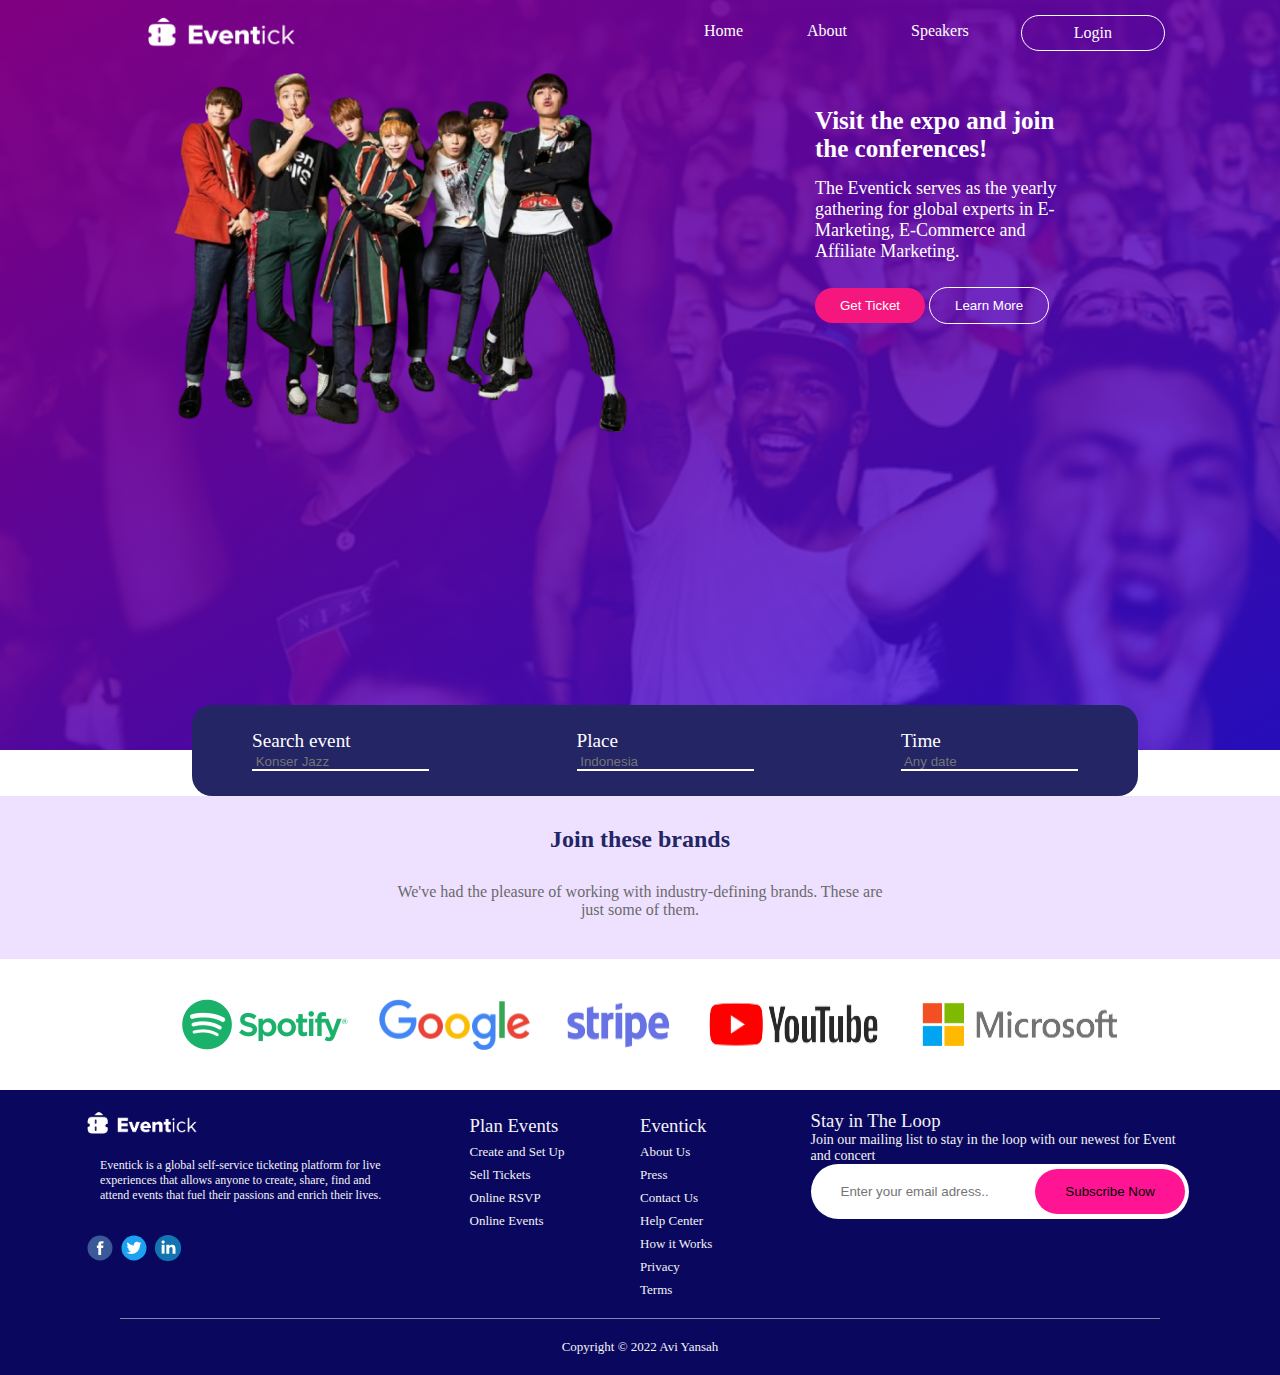
==== About.html @ b9a53c01 "L'ajoute de page Speakers" ====
<!DOCTYPE html>
<html lang="en">

<head>
    <meta charset="UTF-8">
    <meta name="viewport" content="width=device-width, initial-scale=1.0">

    <link rel="stylesheet" href="home.css">

    <title>Document</title>
</head>

<body>
    <header>
        <nav class="container">
            <div class="logo">
                <img src="imgs/logo.png" alt="Logo de Eventify">
            </div>
            <div class="link">
                <ul>
                    <li><a href="indix.html">Home</a></li>
                    <li><a href="about.html">About</a></li>
                    <li><a href="speakers.html">Speakers</a></li>
                    <li  class="login"><a href="#">Login</a></li>
                </ul>
            </div>
        </nav>
        <section class="sec-in-header">
            <div class="img-bts">
                <img src="imgs/image.png" alt="image de bts">
            </div>
            <div class="cote-img">
                <h1>
                    Visit the expo and join the conferences!
                </h1>
                <P> The Eventick serves as the yearly gathering for global experts in E-Marketing, E-Commerce and Affiliate Marketing.</P>
                <div class="sec-bottom">
                    <a href="#"><button id="col-1">Get Ticket</button></a>
                    <a href="#"><button id="col-2">Learn More</button></a>
                </div>
            </div>
        </section>
    </header>
    <!-- Search Box------------------------------------------------------------------------- -->
    <section class="box">
        <div >
            <label for="Search-event"> Search event </label>
            <input type="text" name="Search-event" placeholder=" Konser Jazz ">
        </div>
        <div>
            <label class="search" for="Search-place"> Place </label>
            <input  type="text" name="Search-place" placeholder=" Indonesia ">
        </div>
        <div>
            <label class="search" for="Search-time"> Time </label>
            <input type="text" name="Search-time" placeholder=" Any date ">
        </div>
    </section>
    <!-- End Search Box------------------------------------------------------------------------- -->

<!--  join-brands section ------------------------------------------------------------------------- -->

<section class="brand">
    <div class="join-brands">
        <h2>Join these brands</h2>
        <p>We've had the pleasure of working with industry-defining brands. These are just some of them.</p>
    </div>
</section>

<!-- End  join-brands section ------------------------------------------------------------------------- -->
<!-- brands Logos section ------------------------------------------------------------------------- -->
<section>
    <div class="logos-brand">
        <img src="./imgs/spotify.png" alt="spoti img">
        <img src="./imgs/google.png" alt="google img">
        <img src="./imgs/stripe.png" alt="stripe img">
        <img src="./imgs/youtube.png" alt="youtube img">
        <img src="./imgs/microsoft.png" alt="microsoft">
    </div>
</section>
<!--  End brands Logos section ------------------------------------------------------------------------- -->

    <!-- footer section------------------------------------------------------------------------- -->
    <footer class="main-footer">
        <section class="footer-container">
            <div class="footer-about">
                <img src="imgs/logo.png" alt="logo de Eventify" id="footer-logo">
                <p>
                    Eventick is a global self-service ticketing platform for live experiences
                    that allows anyone to create, share, find and attend events that fuel their
                    passions and enrich their lives.
                </p>
                <div class="social-media">
                    <img src="icons/facebook.svg" alt="Facebook page">
                    <img src="icons/twitter.svg" alt="Facebook page">
                    <img src="icons/linkedin.svg" alt="Facebook page">
                </div>
            </div>
            <div class="footer-events">
                <h3>Plan Events</h3>
                <p><a href="#">Create and Set Up</a></p>
                <p><a href="#">Sell Tickets</a></p>
                <p><a href="#">Online RSVP</a></p>
                <p><a href="#">Online Events</a></p>
            </div>
            <div class="footer-links">
                <h3>Eventick</h3>
                <p><a href="#">About Us</a></p>
                <p><a href="#">Press</a></p>
                <p><a href="#">Contact Us</a></p>
                <p><a href="#">Help Center</a></p>
                <p><a href="#">How it Works</a></p>
                <p><a href="#">Privacy</a></p>
                <p><a href="#">Terms</a></p>
            </div>
            <div class="footer-news-letter">
                <h3>Stay in The Loop</h3>
                <p>
                    Join our mailing list to stay in the
                    loop with our newest for Event and concert
                </p>
                <div class="newsletter">
                    <input type="text" id="news-input" placeholder="Enter your email adress..">
                    <button type="button">Subscribe Now</button>
                </div>
            </div>
        </section>
        <div class="copy-right">
            Copyright &copy; 2022 Avi Yansah
        </div>
    </footer>
    <!-- End of Footer section ------------------------------------------------------------------------- -->

</body>

</html>
---- home.css ----
*{
    padding: 0;
    margin: 0;
}

/* body{
    background-color:rgb(255, 255, 255);
    width: 100%;
    color: rgb(9, 9, 9);
} */
html{
overflow-x: hidden;
}

.link ul{
    list-style-type: none;
    margin:0;
    padding:0;
    display:flex;

}
.login{
    border: 1px solid white;
    border-radius: 35px;
    padding: 8px 0 8px 40px;
    margin-top: -7px;
}
.link li a {
    text-decoration:none;
    color: white;
    margin-right: 40px;
        padding: 8px  12px ;

}

.link li:not(.login) a:hover{
    background-color: #e91e8e;
    color: white;
    border-radius: 35px;
  }
.container,
.sec-in-header{
    display: flex;
    margin: 0 130px;
}
.link{
    display: flex;
    align-items: center;
    width: 80%;
    justify-content: right;
    
}
.logo{
    width: 20%;
}
img{
    width: 150px;
}
header{
    background-image: linear-gradient(to bottom right , purple, rgba(41, 4, 248, 0.7)) , url("imgs/wallpaper.jpg"); 
    background-size: cover;
    background-repeat: no-repeat;
    background-position: center;
    width: 100%;
    margin: 0;
    padding: 15px;
    height: 80vh;
}
 .sec-in-header{
    display: flex;
} 
.img-bts,
.cote-img{
    width:50%;
}
.img-bts img {
    width: 100%;

  }
  .cote-img {
    color: white;
    width: 25%;

  }
  .cote-img{
    padding: 50px 0 0 160px ;
  }
  .cote-img P {
margin-top:15px;
font-size: large;
  }
  .cote-img h1{
    font-size: 25px;
  }
  

.sec-bottom{
    margin-top: 25px;
}
.sec-bottom button{
    padding: 10px 25px;
    border-radius: 30px;
}

#col-1{
    border: none;
    background-color:#f5167e;
    color: white;
}

#col-2{
    border: 1px solid white;
    background-color: transparent;
    color: white;
}


.box{
    display: flex;
}
label{
    display:block;
    font-size: larger;
}
.box div{
    padding: 0 35px;
}
option{
    font-size: large;
    color : white;
}
.box div input,
.box div select,
.box div input:focus,
.box div select:focus{
    border-top: none;
    border-left: none;
    border-right: none;
    border-bottom: 2px solid white;
    background-color: transparent;
    outline: none ;
}

.box{
    display: flex;
    background-color: #242565;
    color: white;
    width: 70%;
    margin:-45px 15% 0 ;
    padding: 25px;
    border-radius: 20px;
    justify-content: space-between;
}
select{
    padding: 0 75px;
}
/* footer{
background-color: #0A075F;
}

.first-div{
    background-color: rgb(235, 111, 10);
    margin:60px;
    width: 33%;

} */
 /* Footer Section --------------------------------------------------------------------------*/

.main-footer{
    background-color: #0A075F;
    margin-top: 20px;
    color:#F3F3F3;

}

.footer-container{
    display: flex;
    margin: 0 75px;
    padding: 10px;
    color:#F3F3F3;

}


.footer-about,
.footer-news-letter{
    width:35%;
    margin: 10px 10px 10px 0; 
}

.footer-events,
.footer-links{
    width:15%;
    margin: 15px 10px 10px 0;
    display: block;

    
}


.footer-events a,
.footer-links a
{
padding-top: 15px;
color:#F3F3F3;

}
#footer-logo{
    width: 30%;
}

.footer-about p{
    font-size: 12px;
    font-weight: 200;
    width: 80%;
    padding: 15px;
    padding-top: 15px;

}

.social-media img{
    width: 30px;
    padding-top: 15px;

}

.footer-container a{
    text-decoration: none;
    font-size: small;
}

.footer-events p,
.footer-links p{
    margin-top: -5px;
    padding-top: 10px;

}

.footer-container h3{
    font-weight: 500;
}

.footer-news-letter p{
    font-weight: 300;
    font-size: 14px;
    color:#F3F3F3;

}

.newsletter{
    position: relative;
}

.newsletter input{
    background-color: white;
    border: none;
    border-radius: 30px;
    padding: 20px 30px;
    width: 85%;
    position: absolute;
    color: black;
}

.newsletter input:focus{
    border: none;
    outline: none;
}

.newsletter button{
    position: absolute;
    right: 0;
    top: 5px;
    padding: 15px 30px;
    align-content: center;
    border: none;
    border-radius: 30px;
    margin-left: 10px;
    background-color: deeppink;
    cursor: pointer;
}

.newsletter button:hover{
    background-color: #141572;
    transition: all 400ms;
    border: none;
}

.copy-right{
    font-size: 13px;
    font-weight: 300;
    padding: 20px 0;
    text-align: center;
    border-top: 1px solid rgba(255, 255, 255, 0.5);
    margin: 0 120px
}

.events-container{
    display: grid;
    grid-template-columns: repeat(6 , 1fr);
    grid-template-rows: repeat(4 , auto);
    margin: 45px 150px ;
    padding-left: 30px;
    padding-right: 0px;
    gap:  25px 10px; 
}

.events-title{
    grid-column: 1 / 4 ;
}

.events-title h1{
    color: blue;
    font-size: 25px;
    font-weight: 600;
}

.events-container select{
    height: 100%;
    width: 100%;
    align-self: center;
    justify-self: center;
    border: none;
    border-radius: 30px;
    background-color:#F2F4FF;
    padding: 5px 10px;
}

.events-card{
    grid-column: span 2;
    filter: drop-shadow(0px 18.9529px 47.3822px rgba(119, 115, 170, 0.1));
}

.events-card img{
    width: 100%;
}

.event-description{
    display: flex;
}

.time{
    padding: 0 20px;
}

.time h3:first-child{
    color: blue;
    font-size: 12px;
}

.time h3:last-child{
    font-size: 22px;
    margin-top: 10px;
}

.desc h2{
    font-size: 16px;
}

.desc p{
    font-size: 12px;
    margin-top: 10px;
}

.event-btn{
    grid-column: span 6;
    text-align: center;
}

.event-btn button{
    padding: 10px 35px;
    border-radius: 30px;
    border: 2px solid blue;
    color: blue;
    font-weight: 600;
    background-color: transparent;
}

/* <!--  join-brands section ------------------------------------------------------------------------- --> */

.join-brands{
    background-color: #EEE1FF;
    text-align: center;
}
.join-brands h2 {
    color: #242565;
    font-weight:700;
    padding: 30px;

}
.join-brands p {
    
    padding: 0 390px 40px ;
    font-weight: 500;
    color: #6A6A6A;
}
/* <!--   End join-brands section ------------------------------------------------------------------------- --> */

.logos-brand{
    display: flex;
    margin: 25px 13%;
}
.logos-brand img {
    display: block;
    justify-content: space-between;
    padding: 15px 15px;
    width: 100%;
}
/* <!--  End brands L ogos section ------------------------------------------------------------------------- --> */
/* <!-- Blog section ------------------------------------------------------------------------- --> */

.blog{
    display: grid;
    grid-template-columns: repeat(3,1fr);
    gap: 30px 20px;
    margin: 25px 15%;


}
.blog-title{
    grid-column: span 3;
    text-align: center;
}

.blog-title h1{
    font-weight: 900;
    font-size:xx-large;
    color: #242565;
}
.blog-title p{
    color:#6A6A6A;
    font-weight: 500;
    font-size: x-large;
    margin-top: 15px ;
    margin-bottom: 15px;
}
.blog-img img {
    width: 100%; 
    filter: drop-shadow(0px 18.9529px 47.3822px rgba(119, 115, 170, 0.1));
}
.blog-img h2{
color: #242565;
font-size: large;
padding-top: 20px;

} 
.blog-img p {
    color: #A5A5A5;
    padding-top: 20px;
}

/* <!-- End Blog section ------------------------------------------------------------------------- --> */
.Speakers-title{
    grid-column: 1 / 7 ;
    text-align: center;
    padding: 0 50px;
    color: #0A075F;

}
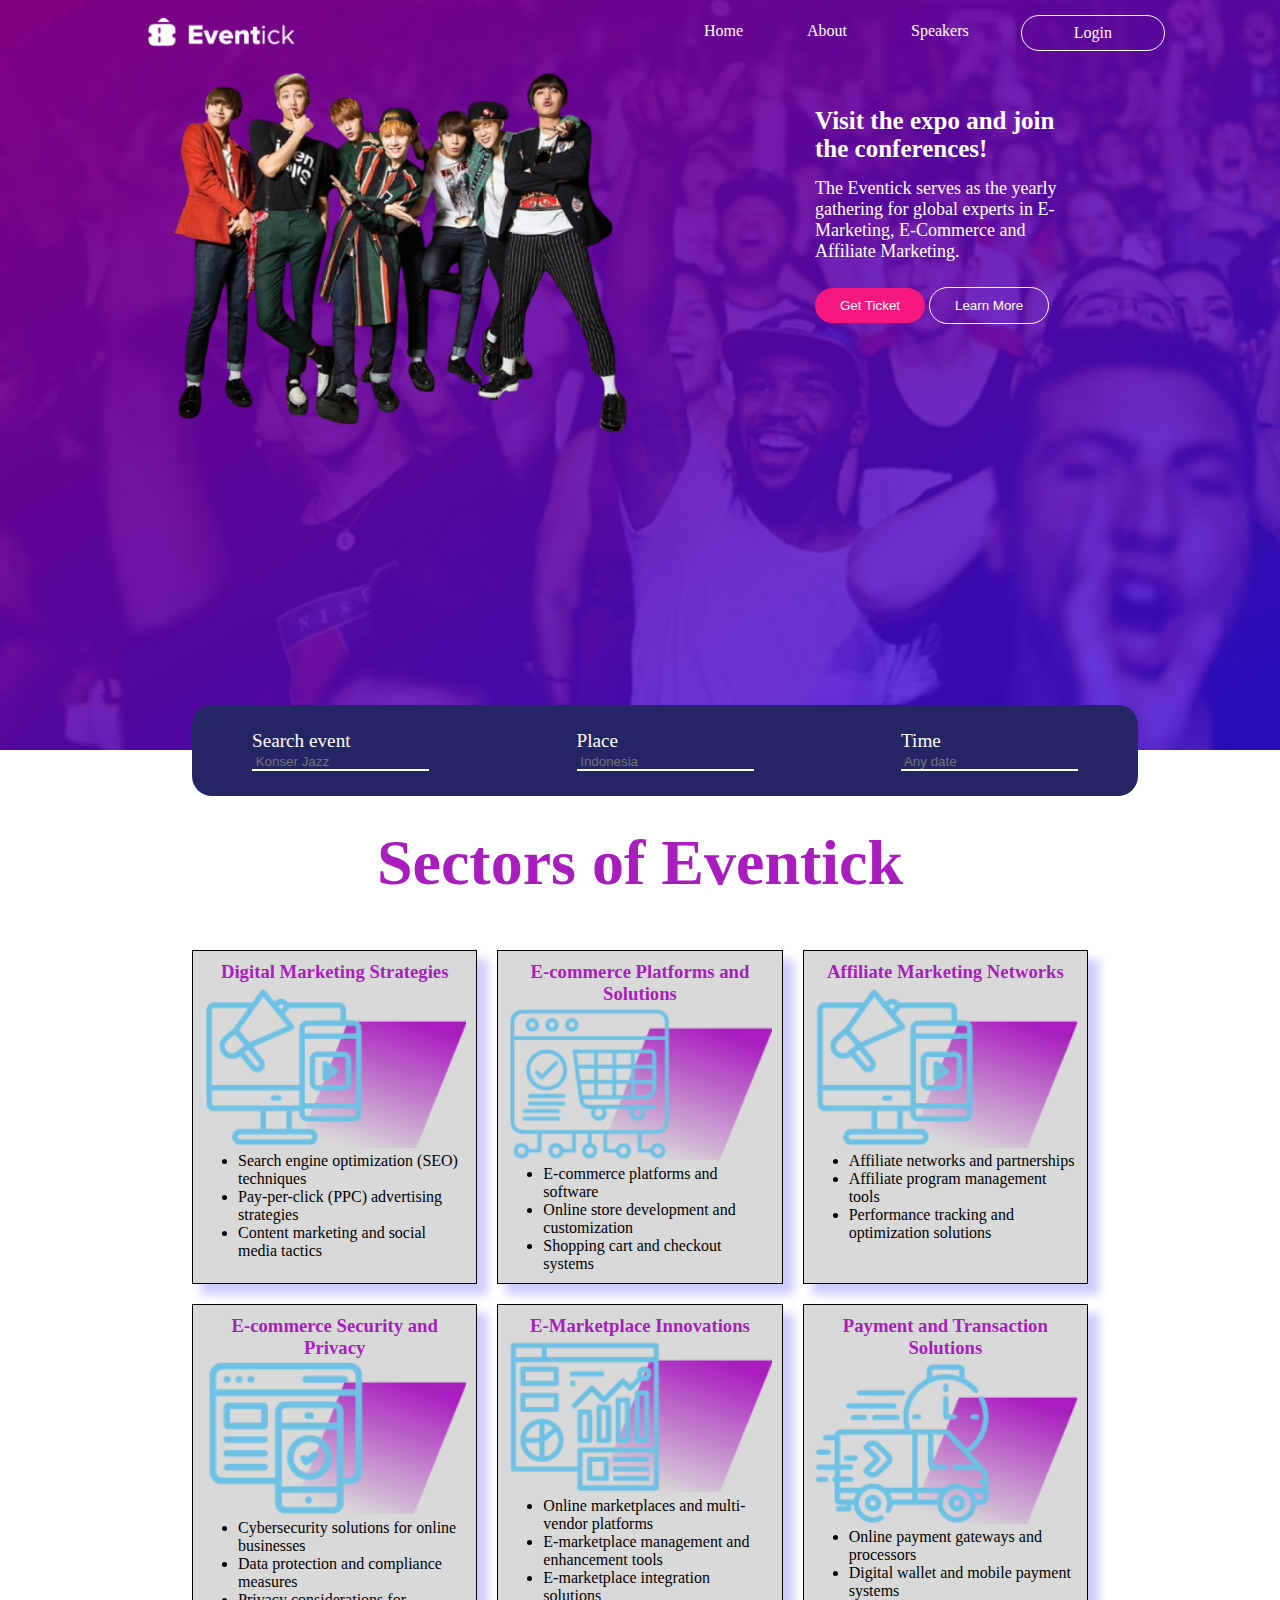
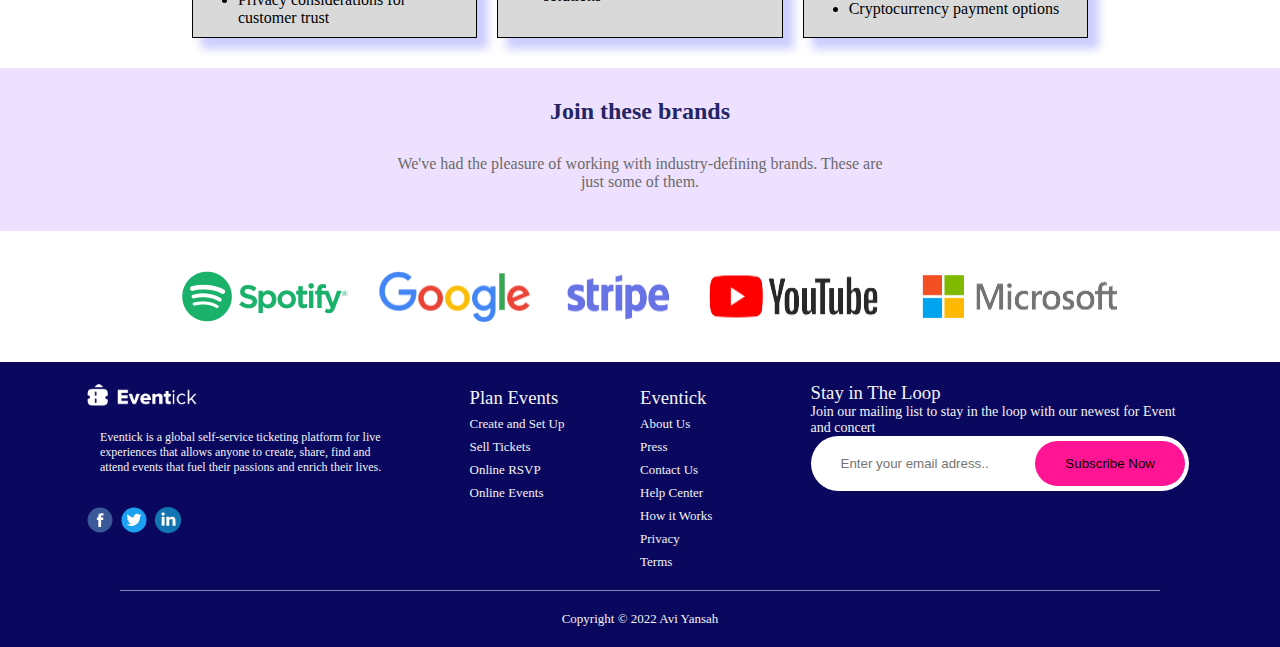
==== commit 1ef98c19: "L'ajoute de la premiere version de page About" ====
--- a/About.html
+++ b/About.html
@@ -57,6 +57,74 @@
         </div>
     </section>
     <!-- End Search Box------------------------------------------------------------------------- -->
+
+     <!--  sectors section ------------------------------------------------------------------------- -->
+<section class="sectors-main">
+    <div class="sectors">
+        <div class="sectors-title">
+            <h1>Sectors of Eventick</h1>
+        </div>
+        <div class="sectors-card">
+            <h3>Digital Marketing Strategies</h3>
+            <img src="imgs/digital_agencies_ CARD1.png" alt="sector 1">
+            <ul>
+                <li>Search engine optimization (SEO) techniques</li>
+                <li>Pay-per-click (PPC) advertising strategies</li>
+                <li>Content marketing and social media tactics</li>
+            </ul>
+        </div>
+        <div class="sectors-card">
+            <h3>E-commerce Platforms and Solutions</h3>
+            <img src="imgs/Ecommerce-Platform-iconCARD2.png" alt="sector 2">
+            <ul>
+                <li>E-commerce platforms and software</li>
+                <li>Online store development and customization</li>
+                <li>Shopping cart and checkout systems</li>
+            </ul>
+        </div>
+        <div class="sectors-card">
+            <h3>Affiliate Marketing Networks</h3>
+            <img src="imgs/digital_agencies_ CARD1.png" alt="sector 1">
+            <ul>
+                <li>Affiliate networks and partnerships</li>
+                <li>Affiliate program management tools</li>
+                <li>Performance tracking and optimization solutions</li>
+            </ul>
+        </div>
+        <div class="sectors-card">
+            <h3>E-commerce Security and Privacy</h3>
+            <img src="imgs/Website-Design-UXCARD4.png" alt="sector 1">
+            <ul>
+                <li>Cybersecurity solutions for online businesses</li>
+                <li>Data protection and compliance measures</li>
+                <li>Privacy considerations for customer trust</li>
+            </ul>
+        </div>
+        <div class="sectors-card">
+            <h3>E-Marketplace Innovations</h3>
+            <img src="imgs/Analytics-insightsCARD5.png" alt="sector 1">
+            <ul>
+                <li>Online marketplaces and multi-vendor platforms</li>
+                <li>E-marketplace management and enhancement tools</li>
+                <li>E-marketplace integration solutions</li>
+            </ul>
+        </div>
+        <div class="sectors-card">
+            <h3>Payment and Transaction Solutions</h3>
+            <img src="imgs/Courier-LogisticsCARD6.png" alt="sector 1">
+            <ul>
+                <li>Online payment gateways and processors</li>
+                <li>Digital wallet and mobile payment systems</li>
+                <li>Cryptocurrency payment options</li>
+            </ul>
+        </div>
+    </div>
+</section>
+
+
+
+     <!--  sectors section ------------------------------------------------------------------------- -->
+
 
 <!--  join-brands section ------------------------------------------------------------------------- -->
 
--- a/home.css
+++ b/home.css
@@ -454,5 +454,49 @@
     text-align: center;
     padding: 0 50px;
     color: #0A075F;
-
-}+}
+ /* -------------------------------------------------------------------------------- */
+                                   /* PAGE ABOUT */
+ /* -------------------------------------------------------------------------------- */
+ .sectors{
+    display: grid;
+    grid-template-columns: repeat(3 , 1fr);
+    grid-template-rows: auto auto auto;
+    gap: 20px;
+    margin: 30px 15%;
+ }
+ .sectors-title {
+    grid-column: 1/span 3 ;
+    color:#A91DBE;
+    text-align: center;
+    font-size: xx-large;
+    padding-bottom: 30px;
+    margin: 0;
+ }
+ .sectors-card h3{
+color: #A91DBE;
+text-align: center;
+
+ }
+ .sectors-card ul {
+margin: 0;
+padding-left: 35px; 
+}
+ .sectors-card{
+    background-color: #D9D9D9;
+    border: 1px solid black;
+    padding: 10px;
+    box-shadow: 10px 10px 9px 1px rgba(0, 0, 255, .2); }
+ .sectors-card img{
+    width: 100%;
+ }
+ .sectors-card:hover{
+    scale: 1.3;
+    background-color: black;
+    color: white;
+    z-index: 2;
+ }
+ .sectors-card{
+        transition: all .5s;
+        cursor: pointer;
+ }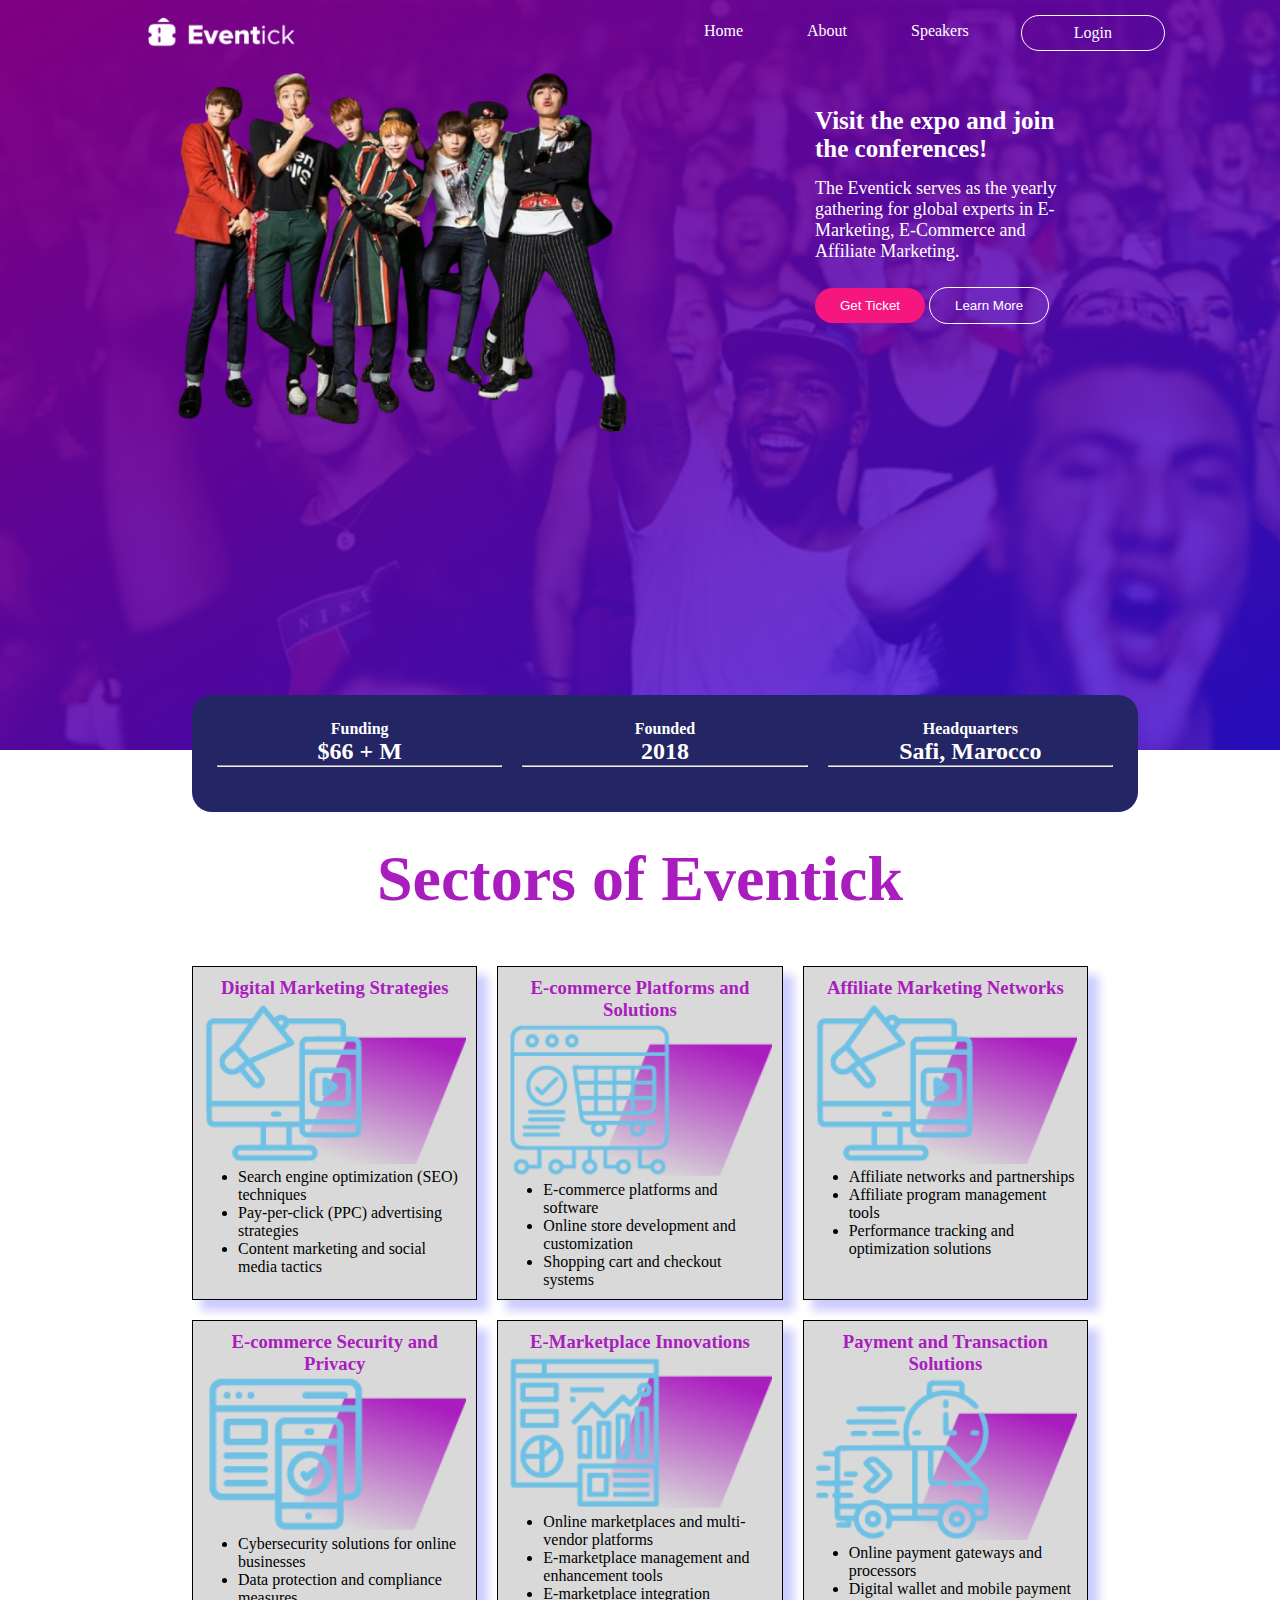
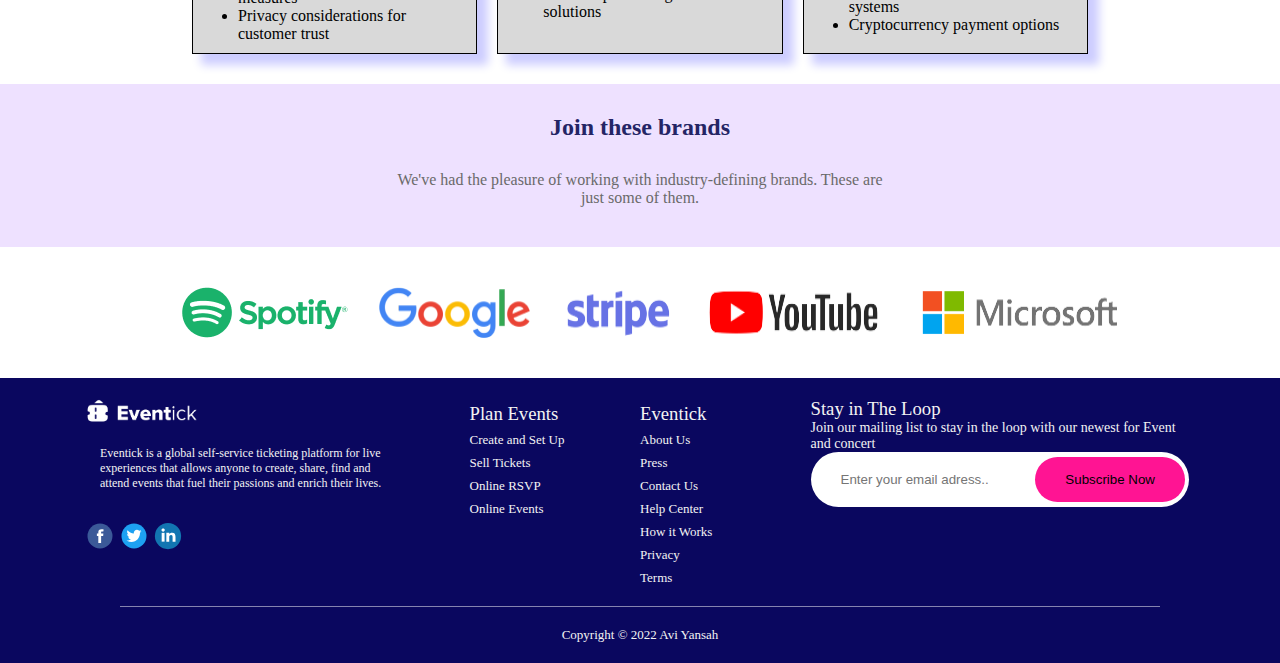
==== commit 83b2787a: "L'ajoute de html de page login sans css" ====
--- a/About.html
+++ b/About.html
@@ -21,7 +21,7 @@
                     <li><a href="indix.html">Home</a></li>
                     <li><a href="about.html">About</a></li>
                     <li><a href="speakers.html">Speakers</a></li>
-                    <li  class="login"><a href="#">Login</a></li>
+                    <li  class="login"><a href="login.html">Login</a></li>
                 </ul>
             </div>
         </nav>
@@ -42,18 +42,40 @@
         </section>
     </header>
     <!-- Search Box------------------------------------------------------------------------- -->
-    <section class="box">
-        <div >
-            <label for="Search-event"> Search event </label>
-            <input type="text" name="Search-event" placeholder=" Konser Jazz ">
-        </div>
-        <div>
-            <label class="search" for="Search-place"> Place </label>
-            <input  type="text" name="Search-place" placeholder=" Indonesia ">
-        </div>
-        <div>
-            <label class="search" for="Search-time"> Time </label>
-            <input type="text" name="Search-time" placeholder=" Any date ">
+    <section class="box-about">
+        <div class="b1">
+            <h4>Funding</h4>
+            <h2>$66 + M</h2>
+            <hr>
+        </div>
+        <div>
+            
+            <h4>Founded</h4>
+            <h2>2018</h2>
+            <hr>
+        </div>
+        <div>
+            <h4>Headquarters</h4>
+            <h2>Safi, Marocco
+                <hr>
+            </h2>
+        </div>
+        
+        <!-- <div >
+            <h4>Press</h4>
+            <h2>In The News</h2>
+            <hr>
+            
+        </div>
+        <div>
+            <h4>Purpose</h4>
+            <h2>Better Care</h2>
+            <hr>
+        </div>
+        <div>
+            <h4>culter</h4>
+            <h2>Values</h2>
+            <hr> -->
         </div>
     </section>
     <!-- End Search Box------------------------------------------------------------------------- -->
--- a/home.css
+++ b/home.css
@@ -499,4 +499,40 @@
  .sectors-card{
         transition: all .5s;
         cursor: pointer;
- }+ }
+ .box-about{
+    display: grid;
+    grid-template-columns: repeat(3 , 1fr);
+    grid-template-rows: auto auto;
+    margin: 25px 15%;
+    gap: 20px;
+    text-align: center;
+    background-color: #242565;
+    color: white;
+    width: 70%;
+    padding: 25px;
+    border-radius: 20px;
+    margin-top: -55px;
+     
+    
+  }
+  .b1{
+    grid-column: span 1;
+  }
+  /* ------------------------------------------------------------------------------------------------------------------ */
+                                                             /* LOGIN PAGE */
+  /* ------------------------------------------------------------------------------------------------------------------- */
+  .sec-in-header-login{
+    display: flex;
+  }
+  .form-login{
+    background-color: #F6FBF9;
+    opacity: 38%;
+  }
+.form-login input{
+    display: block;
+
+}
+.form-title{
+    color;
+}
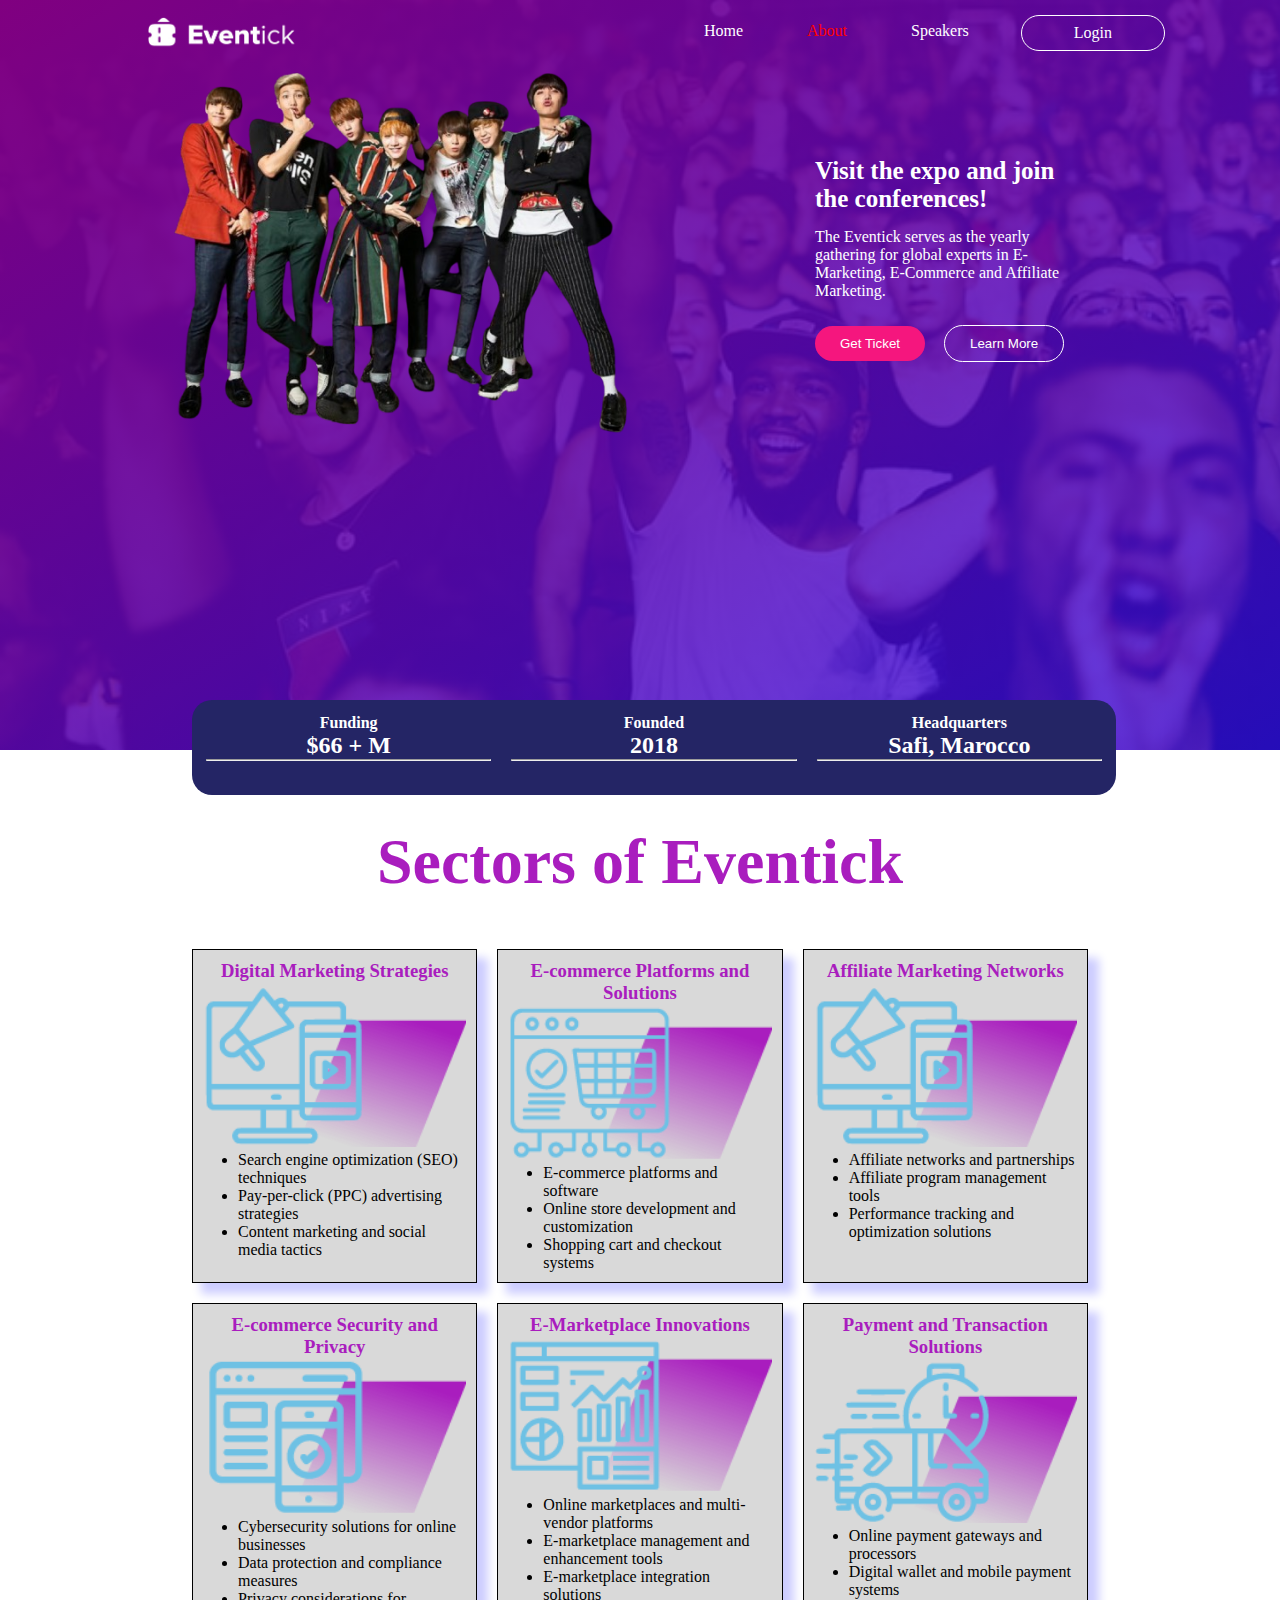
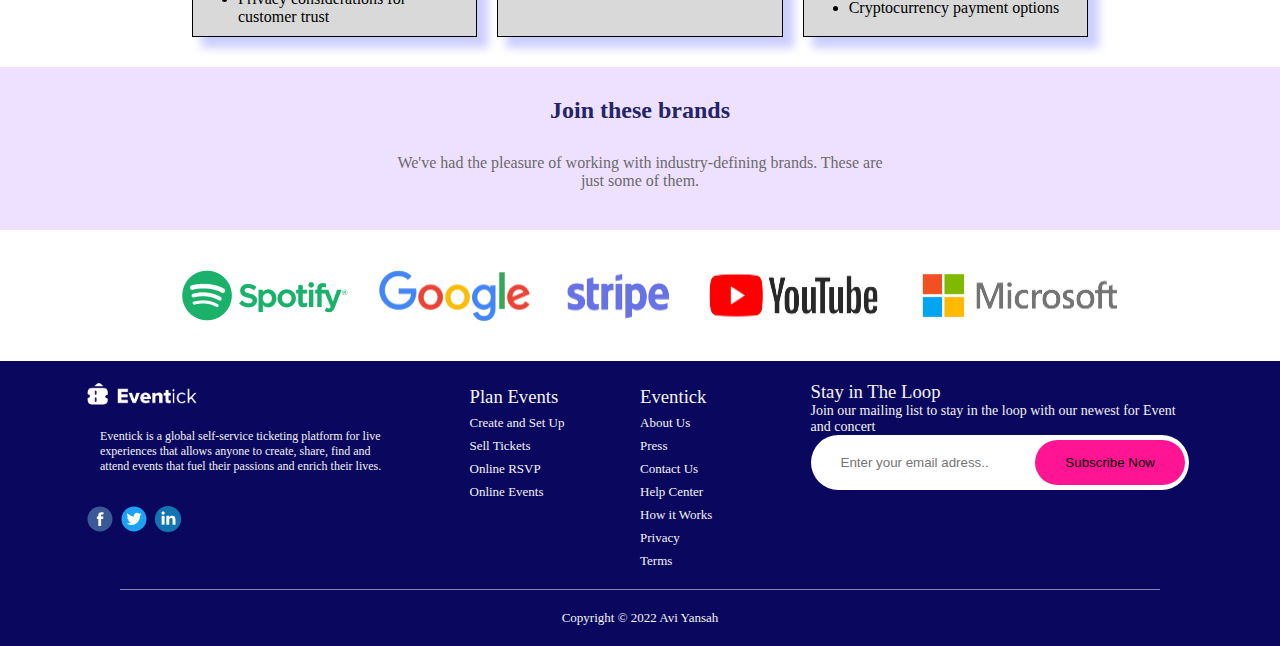
==== commit 1e0c9c84: "L'addition de la partie css dans la page Login" ====
--- a/About.html
+++ b/About.html
@@ -19,7 +19,7 @@
             <div class="link">
                 <ul>
                     <li><a href="indix.html">Home</a></li>
-                    <li><a href="about.html">About</a></li>
+                    <li><a class="active" href="about.html">About</a></li>
                     <li><a href="speakers.html">Speakers</a></li>
                     <li  class="login"><a href="login.html">Login</a></li>
                 </ul>
--- a/home.css
+++ b/home.css
@@ -2,6 +2,9 @@
     padding: 0;
     margin: 0;
 }
+.active {
+    color : red !important;
+    }
 
 /* body{
     background-color:rgb(255, 255, 255);
@@ -30,14 +33,13 @@
     color: white;
     margin-right: 40px;
         padding: 8px  12px ;
-
-}
-
-.link li:not(.login) a:hover{
-    background-color: #e91e8e;
+}
+.link li:not(.login) a:hover:not(.active) {
+    background-color: #e91e8e ;
     color: white;
     border-radius: 35px;
   }
+  
 .container,
 .sec-in-header{
     display: flex;
@@ -66,7 +68,7 @@
     padding: 15px;
     height: 80vh;
 }
- .sec-in-header{
+.sec-in-header{
     display: flex;
 } 
 .img-bts,
@@ -83,11 +85,11 @@
 
   }
   .cote-img{
-    padding: 50px 0 0 160px ;
+    padding: 100px 0 0 160px ;
   }
   .cote-img P {
 margin-top:15px;
-font-size: large;
+
   }
   .cote-img h1{
     font-size: 25px;
@@ -106,6 +108,7 @@
     border: none;
     background-color:#f5167e;
     color: white;
+    margin-right: 15px;
 }
 
 #col-2{
@@ -510,9 +513,9 @@
     background-color: #242565;
     color: white;
     width: 70%;
-    padding: 25px;
+    padding: 14px;
     border-radius: 20px;
-    margin-top: -55px;
+    margin-top: -50px;
      
     
   }
@@ -522,17 +525,83 @@
   /* ------------------------------------------------------------------------------------------------------------------ */
                                                              /* LOGIN PAGE */
   /* ------------------------------------------------------------------------------------------------------------------- */
+  
+  .login-page {
+    background-image: linear-gradient(to bottom right , purple, rgba(41, 4, 248, 0.7)) , url("imgs/wallpaper.jpg"); 
+    background-size: cover;
+    background-repeat: no-repeat;
+    background-position: center;
+    width: 100%;
+    margin: 0;
+    padding: 15px;
+    height: 96vh;
+  }
+  .img-bts-login {
+    width: 55%;
+    margin-left: 0px;
+    margin-top: 60px;
+
+  }
+  .img-bts-login img{
+    width: fit-content;
+    
+  }
   .sec-in-header-login{
     display: flex;
   }
   .form-login{
-    background-color: #F6FBF9;
-    opacity: 38%;
+    background-color:  rgb(148, 112, 112,0.3) ;
+    margin-top: 80px;
+    margin-left: 80px;
+    height: 400px;
+    width: 30%;
+    /* margin-bottom: 700px; */
+    border: 1px solid black;
+    box-shadow: 10px 10px 9px 1px rgba(8, 8, 16, 1);
+
   }
 .form-login input{
     display: block;
-
+}
+.form-login form {
+
+    grid-row: 3/7;
 }
 .form-title{
-    color;
-}
+    color:white;
+    margin-top: 25px;
+    margin-bottom: 25px;
+    text-align: center;
+}
+.form-title p {
+    padding: 10px 10px;
+    font-size: 400;
+    font-weight: bold;
+}
+.form-input input{
+    margin:  15px  auto;
+    padding: 10px 100px;
+    text-align: center;
+    align-self: center;
+    display: block;
+    width: 30%;
+    border: 0.5px solid black;
+    border-radius: 15px;
+    outline: none;
+ }
+
+
+
+.login-input{
+width:15% !important;
+background-color: rgb(40,12,183,0.5);
+cursor: pointer;
+
+}
+.forget-pass {
+text-align: center;
+}
+.forget-pass a{
+    color: black ;
+
+}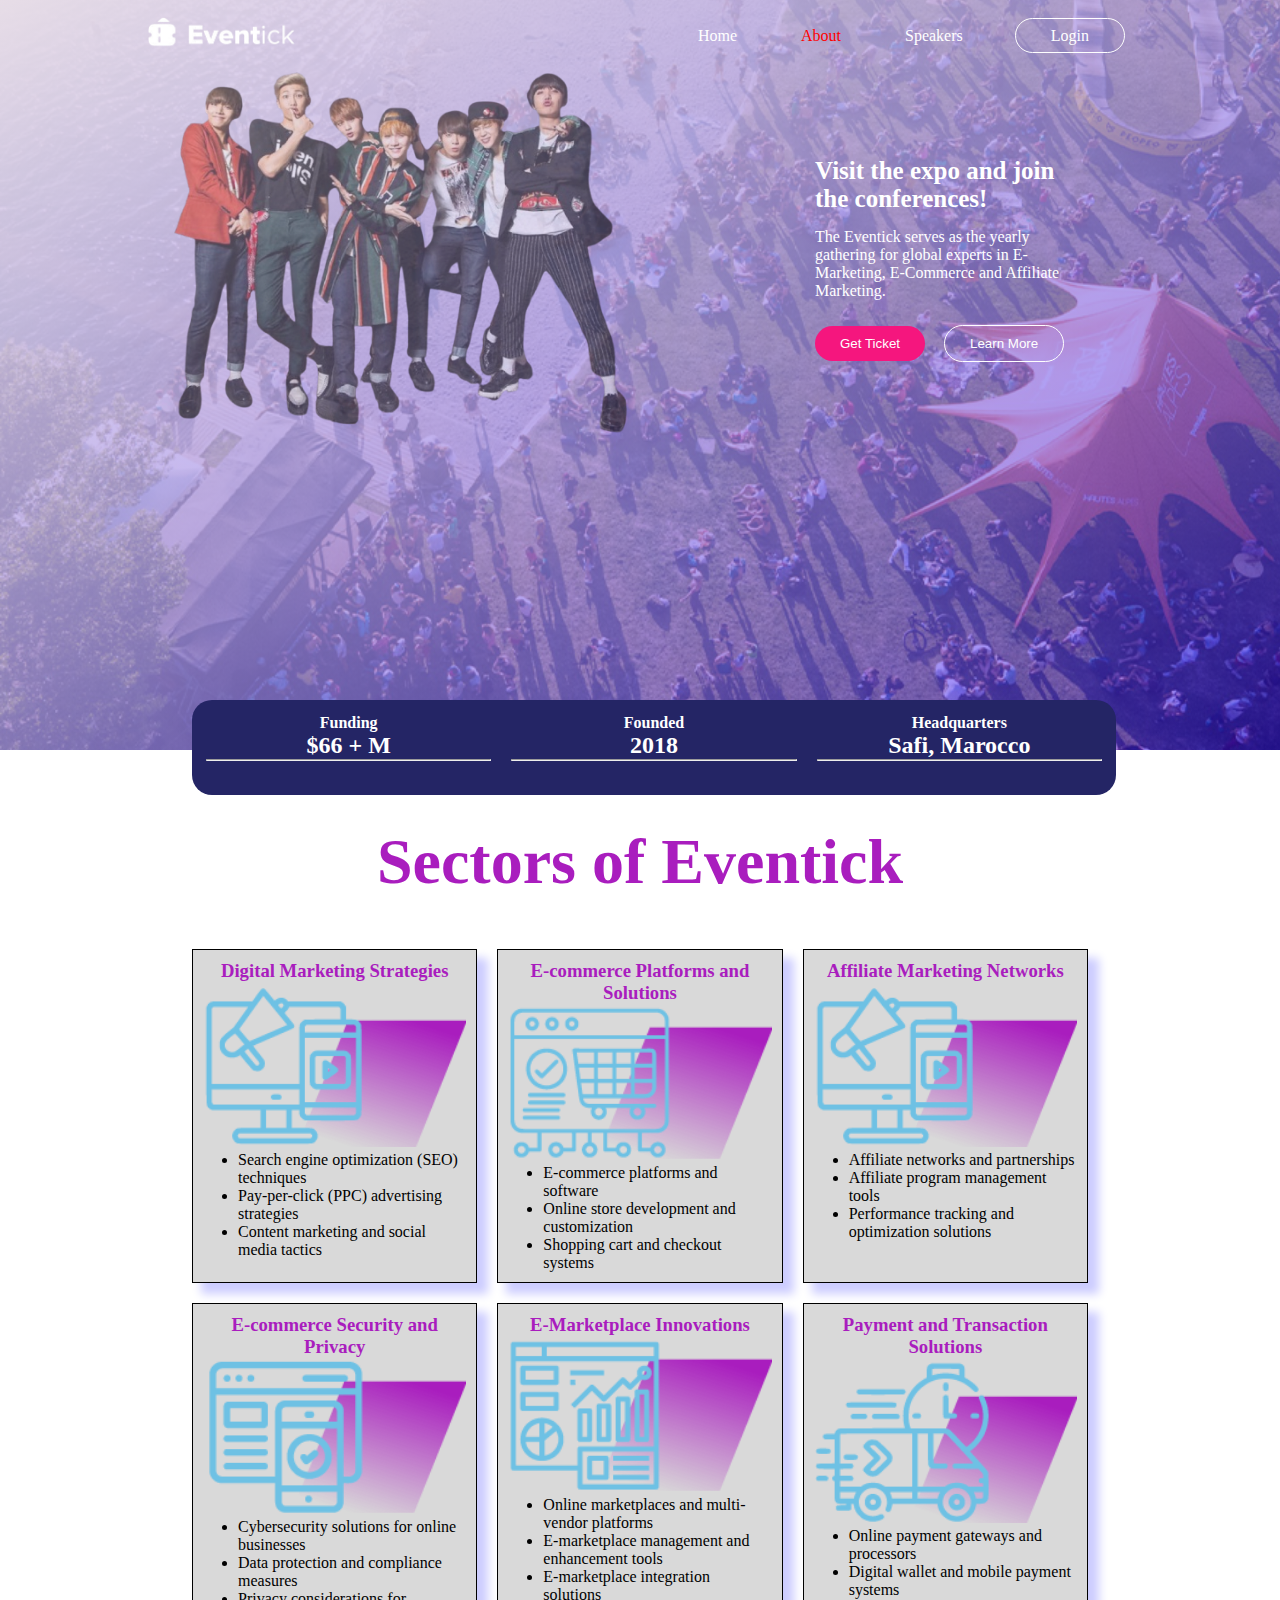
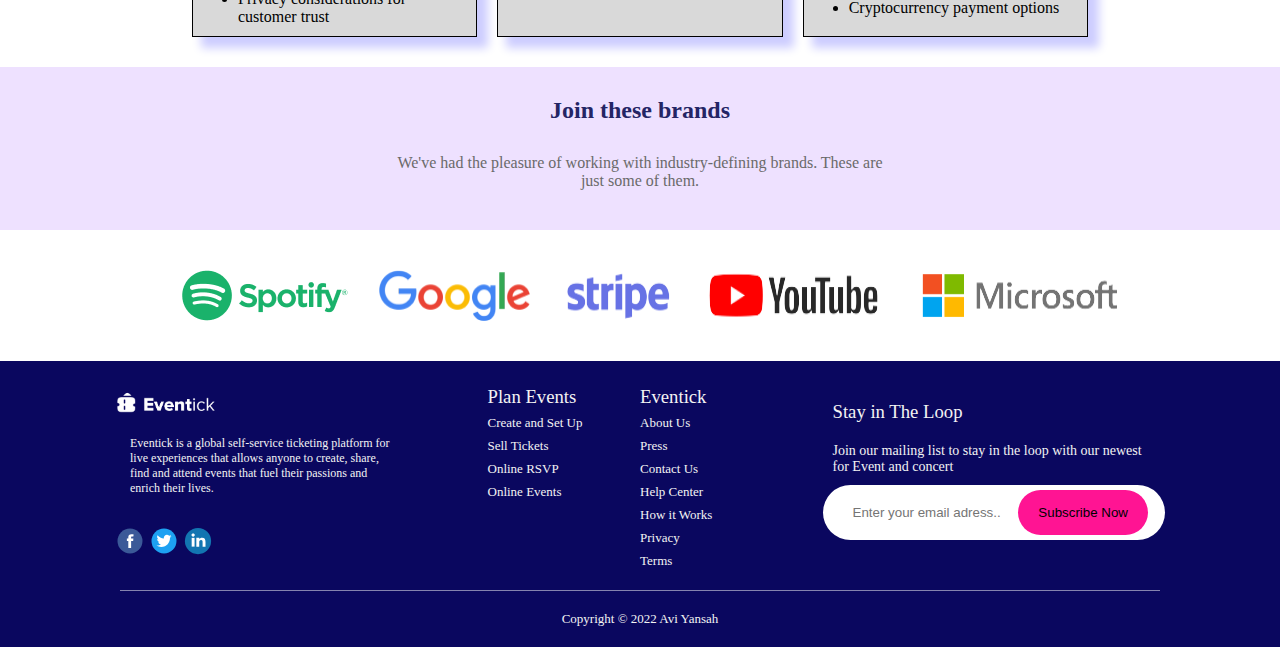
==== commit 2b72e015: "l'ajoute de la derniere version" ====
--- a/About.html
+++ b/About.html
@@ -6,12 +6,13 @@
     <meta name="viewport" content="width=device-width, initial-scale=1.0">
 
     <link rel="stylesheet" href="home.css">
-
-    <title>Document</title>
+    <link rel="icon" type="image/x-icon" href="/imgs/favicon.png">
+
+    <title>Visit the expo and join the conferences!</title>
 </head>
 
 <body>
-    <header>
+    <header class="header-about">
         <nav class="container">
             <div class="logo">
                 <img src="imgs/logo.png" alt="Logo de Eventify">
@@ -21,7 +22,7 @@
                     <li><a href="indix.html">Home</a></li>
                     <li><a class="active" href="about.html">About</a></li>
                     <li><a href="speakers.html">Speakers</a></li>
-                    <li  class="login"><a href="login.html">Login</a></li>
+                    <li  ><a id="login" href="login.html">Login</a></li>
                 </ul>
             </div>
         </nav>
@@ -35,8 +36,8 @@
                 </h1>
                 <P> The Eventick serves as the yearly gathering for global experts in E-Marketing, E-Commerce and Affiliate Marketing.</P>
                 <div class="sec-bottom">
-                    <a href="#"><button id="col-1">Get Ticket</button></a>
-                    <a href="#"><button id="col-2">Learn More</button></a>
+                    <a href="login.html"><button id="col-1">Get Ticket</button></a>
+                    <a href="About.html"><button id="col-2">Learn More</button></a>
                 </div>
             </div>
         </section>
@@ -195,9 +196,9 @@
             </div>
             <div class="footer-links">
                 <h3>Eventick</h3>
-                <p><a href="#">About Us</a></p>
+                <p><a href="About.html">About Us</a></p>
                 <p><a href="#">Press</a></p>
-                <p><a href="#">Contact Us</a></p>
+                <p><a href="login.html">Contact Us</a></p>
                 <p><a href="#">Help Center</a></p>
                 <p><a href="#">How it Works</a></p>
                 <p><a href="#">Privacy</a></p>
--- a/home.css
+++ b/home.css
@@ -6,13 +6,10 @@
     color : red !important;
     }
 
-/* body{
-    background-color:rgb(255, 255, 255);
-    width: 100%;
-    color: rgb(9, 9, 9);
-} */
+
 html{
 overflow-x: hidden;
+scroll-behavior: smooth;
 }
 
 .link ul{
@@ -22,11 +19,13 @@
     display:flex;
 
 }
-.login{
+#login{
     border: 1px solid white;
     border-radius: 35px;
-    padding: 8px 0 8px 40px;
     margin-top: -7px;
+    cursor: pointer;
+    padding-inline: 35px;
+    /* display: block; */
 }
 .link li a {
     text-decoration:none;
@@ -58,6 +57,7 @@
 img{
     width: 150px;
 }
+
 header{
     background-image: linear-gradient(to bottom right , purple, rgba(41, 4, 248, 0.7)) , url("imgs/wallpaper.jpg"); 
     background-size: cover;
@@ -98,10 +98,12 @@
 
 .sec-bottom{
     margin-top: 25px;
+    cursor: pointer;
 }
 .sec-bottom button{
     padding: 10px 25px;
     border-radius: 30px;
+    cursor: pointer;
 }
 
 #col-1{
@@ -189,6 +191,7 @@
 .footer-news-letter{
     width:35%;
     margin: 10px 10px 10px 0; 
+    padding: 10px 30px;
 }
 
 .footer-events,
@@ -196,10 +199,11 @@
     width:15%;
     margin: 15px 10px 10px 0;
     display: block;
-
-    
-}
-
+}
+.footer-news-letter h3,
+.footer-news-letter p{
+    padding: 10px;
+}
 
 .footer-events a,
 .footer-links a
@@ -264,20 +268,20 @@
     color: black;
 }
 
-.newsletter input:focus{
+.newsletter input{
     border: none;
     outline: none;
 }
 
 .newsletter button{
     position: absolute;
-    right: 0;
+    right: 7px;
     top: 5px;
-    padding: 15px 30px;
+    padding: 15px 20px;
     align-content: center;
     border: none;
-    border-radius: 30px;
-    margin-left: 10px;
+    border-radius: 35px;
+    /* margin-left: 20px; */
     background-color: deeppink;
     cursor: pointer;
 }
@@ -331,6 +335,8 @@
 .events-card{
     grid-column: span 2;
     filter: drop-shadow(0px 18.9529px 47.3822px rgba(119, 115, 170, 0.1));
+    padding-bottom: 22px;
+
 }
 
 .events-card img{
@@ -357,11 +363,13 @@
 
 .desc h2{
     font-size: 16px;
+    padding-top: 12px;
 }
 
 .desc p{
     font-size: 12px;
-    margin-top: 10px;
+    margin-top: 10px;  
+
 }
 
 .event-btn{
@@ -444,23 +452,62 @@
 color: #242565;
 font-size: large;
 padding-top: 20px;
-
+padding-left: 10px;
 } 
 .blog-img p {
     color: #A5A5A5;
-    padding-top: 20px;
-}
+    padding-top: 5px;
+    padding-left: 18px;
+    margin-left: 15px;
+}
+.blog-img{
+    box-shadow: 10px 10px 9px 1px rgba(0, 0, 255, .2); 
+    transition: all .5s;
+    cursor: pointer;
+    border-radius: 44px;
+}
+.blog-img:hover{
+    scale: 1.05;
+    background-color: black;
+    color: white;
+    z-index: 2;
+ }
 
 /* <!-- End Blog section ------------------------------------------------------------------------- --> */
+
+/* <!-- Speakers section ------------------------------------------------------------------------- --> */
 .Speakers-title{
     grid-column: 1 / 7 ;
     text-align: center;
     padding: 0 50px;
     color: #0A075F;
 }
+.events-card{
+    box-shadow: 10px 10px 9px 1px rgba(0, 0, 255, .2); 
+    transition: all .5s;
+    cursor: pointer;
+    border-radius: 44px;
+}
+.events-card:hover{
+    scale: 1.05;
+    background-color: black;
+    color: white;
+    z-index: 2;
+ }
+ .header-speakers{
+    background-image: linear-gradient(to bottom right , rgb(141, 199, 215), rgba(250, 88, 215, 0.4)) , url("imgs/BACK-ABOUT.jpg"); 
+ }
+ .img-bts{
+    opacity: 0.6;
+ }
+
  /* -------------------------------------------------------------------------------- */
                                    /* PAGE ABOUT */
  /* -------------------------------------------------------------------------------- */
+ .header-about{
+    background-image: linear-gradient(to bottom right , rgb(231, 221, 231), rgba(41, 4, 248, 0.5)) , url("imgs/background-about.png"); 
+
+ }
  .sectors{
     display: grid;
     grid-template-columns: repeat(3 , 1fr);
@@ -489,7 +536,8 @@
     background-color: #D9D9D9;
     border: 1px solid black;
     padding: 10px;
-    box-shadow: 10px 10px 9px 1px rgba(0, 0, 255, .2); }
+    box-shadow: 10px 10px 9px 1px rgba(0, 0, 255, .2); 
+}
  .sectors-card img{
     width: 100%;
  }
@@ -527,7 +575,7 @@
   /* ------------------------------------------------------------------------------------------------------------------- */
   
   .login-page {
-    background-image: linear-gradient(to bottom right , purple, rgba(41, 4, 248, 0.7)) , url("imgs/wallpaper.jpg"); 
+    background-image: linear-gradient(to bottom right , rgb(201, 124, 173), rgba(118, 36, 231, 0.2)) , url("imgs/BACK-LOGIN.jpg"); 
     background-size: cover;
     background-repeat: no-repeat;
     background-position: center;
@@ -540,6 +588,7 @@
     width: 55%;
     margin-left: 0px;
     margin-top: 60px;
+    opacity: 0.5;
 
   }
   .img-bts-login img{
@@ -550,7 +599,7 @@
     display: flex;
   }
   .form-login{
-    background-color:  rgb(148, 112, 112,0.3) ;
+    background-color:  rgba(243, 239, 242, 0.3);
     margin-top: 80px;
     margin-left: 80px;
     height: 400px;
@@ -578,14 +627,14 @@
     font-size: 400;
     font-weight: bold;
 }
-.form-input input{
+.form-input input:not(.login-input){
     margin:  15px  auto;
     padding: 10px 100px;
     text-align: center;
     align-self: center;
     display: block;
     width: 30%;
-    border: 0.5px solid black;
+    border: none;
     border-radius: 15px;
     outline: none;
  }
@@ -593,9 +642,15 @@
 
 
 .login-input{
-width:15% !important;
 background-color: rgb(40,12,183,0.5);
 cursor: pointer;
+text-align: center;
+padding: 10px 100px;
+color: white;
+border-radius: 15px;
+border: none;
+margin-inline:auto;
+margin-bottom: 15px;
 
 }
 .forget-pass {
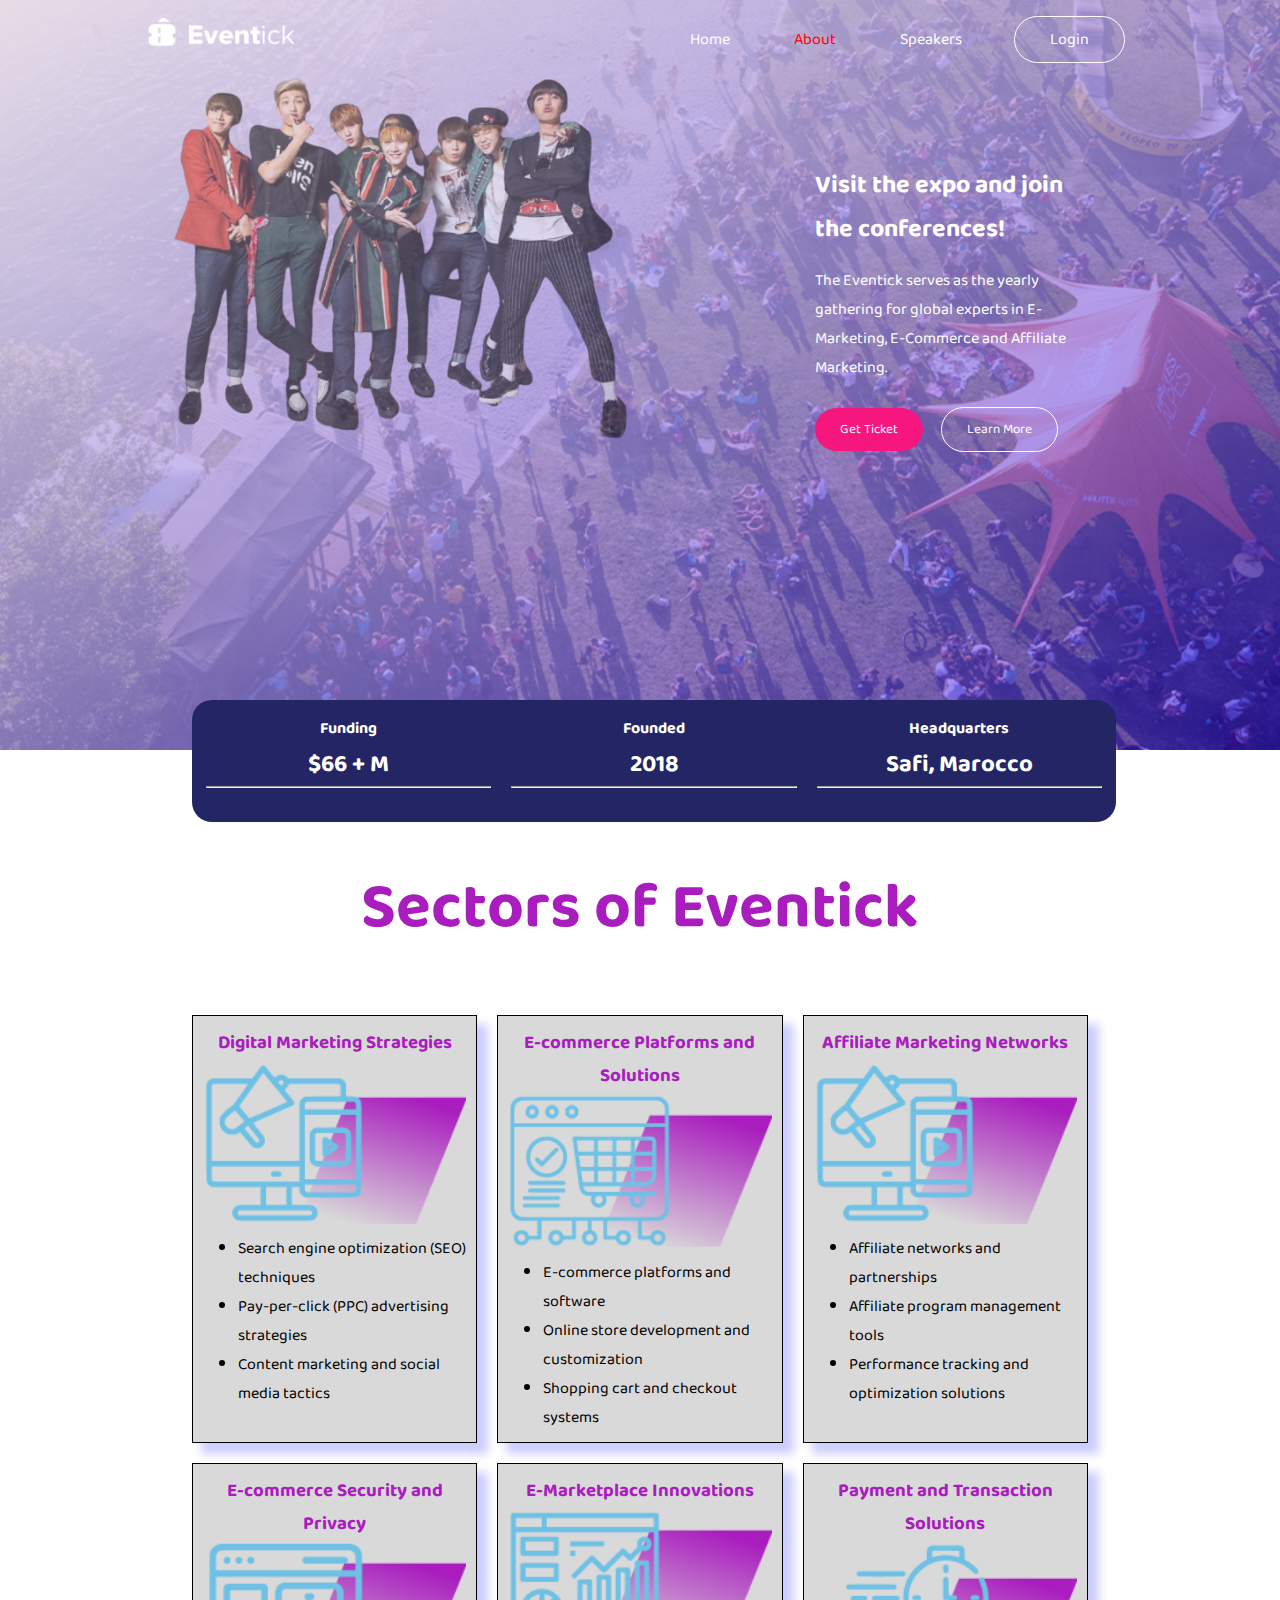
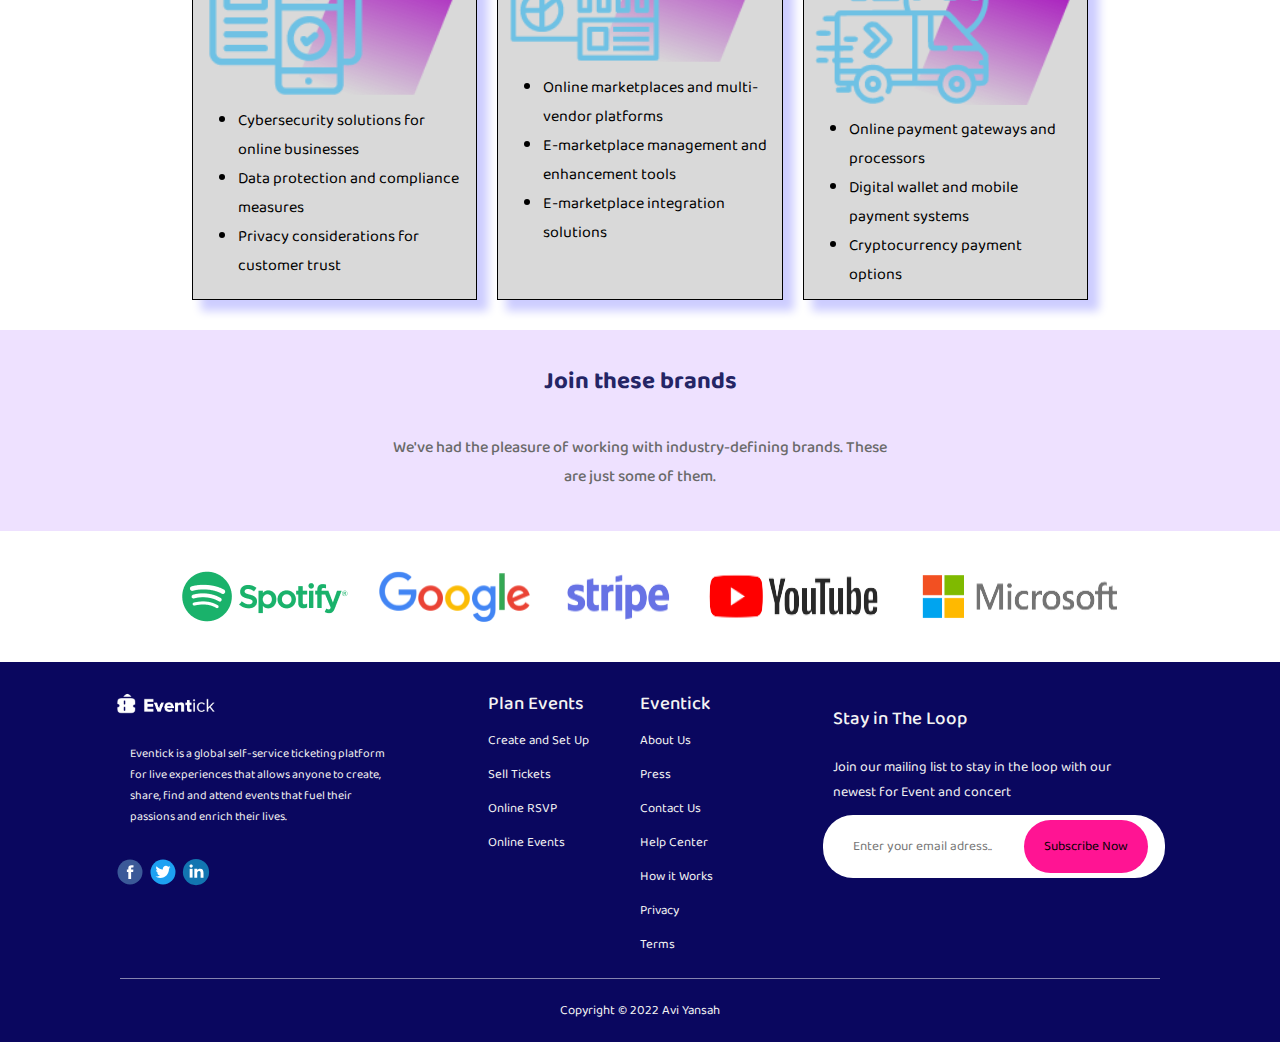
==== commit 9759d719: "changement de font" ====
--- a/About.html
+++ b/About.html
@@ -9,6 +9,9 @@
     <link rel="icon" type="image/x-icon" href="/imgs/favicon.png">
 
     <title>Visit the expo and join the conferences!</title>
+    <link rel="preconnect" href="https://fonts.googleapis.com">
+    <link rel="preconnect" href="https://fonts.gstatic.com/" crossorigin>
+    <link href="https://fonts.googleapis.com/css2?family=Baloo+Paaji+2:wght@400..800&display=swap" rel="stylesheet">
 </head>
 
 <body>
@@ -19,7 +22,7 @@
             </div>
             <div class="link">
                 <ul>
-                    <li><a href="indix.html">Home</a></li>
+                    <li><a href="index.html">Home</a></li>
                     <li><a class="active" href="about.html">About</a></li>
                     <li><a href="speakers.html">Speakers</a></li>
                     <li  ><a id="login" href="login.html">Login</a></li>
@@ -32,7 +35,7 @@
             </div>
             <div class="cote-img">
                 <h1>
-                    Visit the expo and join the conferences!
+                    Visit the expo and join the conferences!
                 </h1>
                 <P> The Eventick serves as the yearly gathering for global experts in E-Marketing, E-Commerce and Affiliate Marketing.</P>
                 <div class="sec-bottom">
--- a/home.css
+++ b/home.css
@@ -1,6 +1,11 @@
 *{
     padding: 0;
     margin: 0;
+}
+*{
+    margin: 0;
+    padding: 0;
+    font-family: "Baloo Paaji 2", sans-serif;
 }
 .active {
     color : red !important;
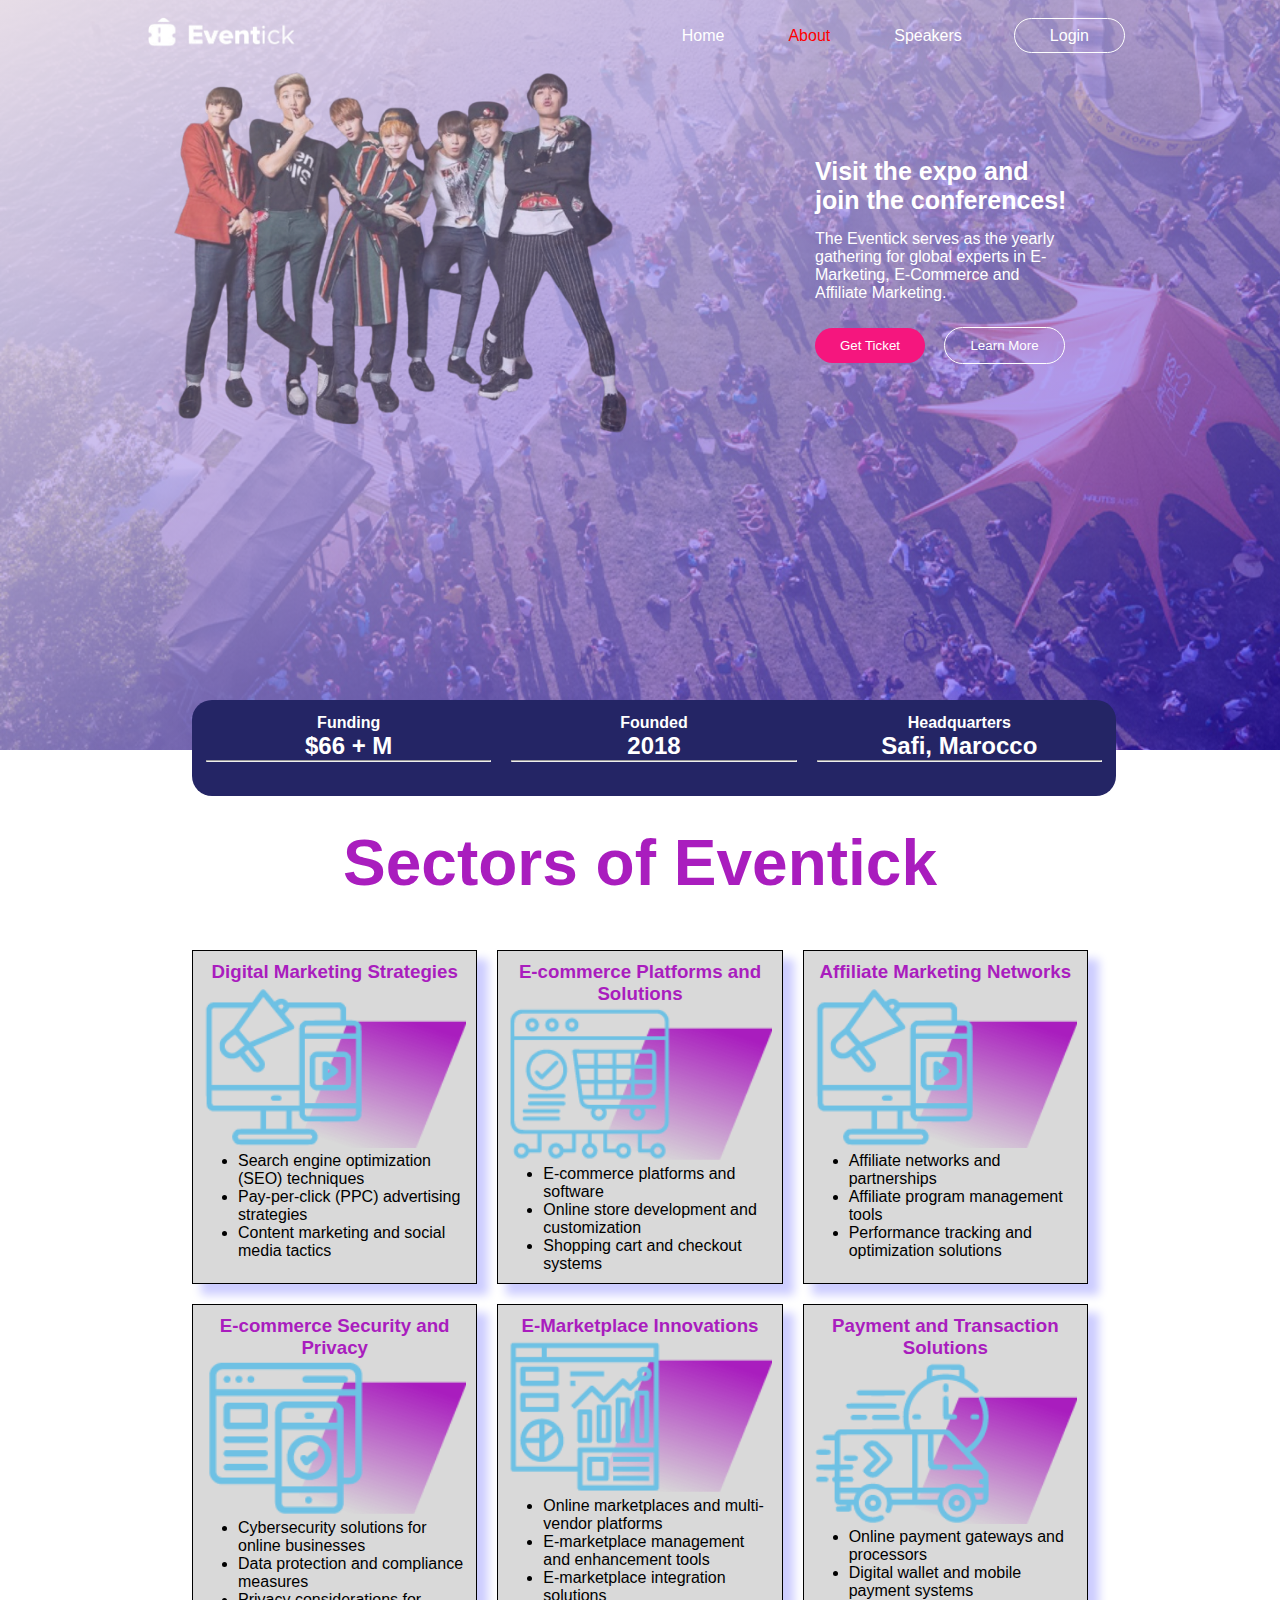
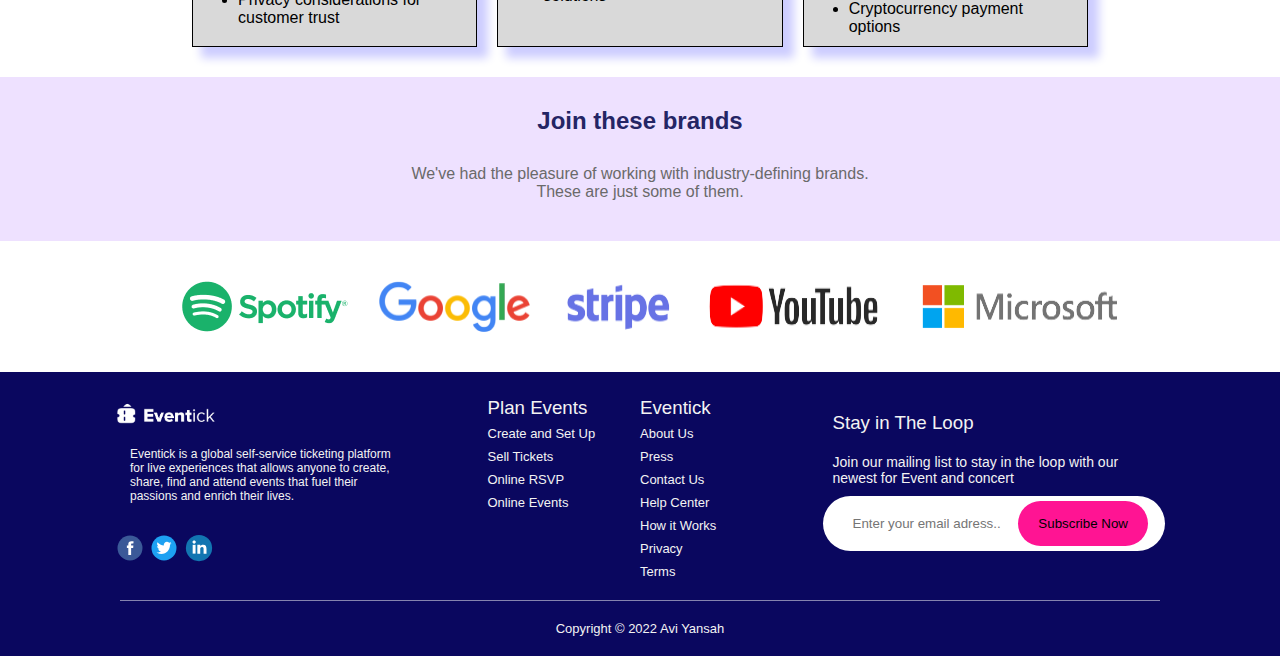
==== commit 481d179d: "changement de font" ====
--- a/About.html
+++ b/About.html
@@ -9,9 +9,7 @@
     <link rel="icon" type="image/x-icon" href="/imgs/favicon.png">
 
     <title>Visit the expo and join the conferences!</title>
-    <link rel="preconnect" href="https://fonts.googleapis.com">
-    <link rel="preconnect" href="https://fonts.gstatic.com/" crossorigin>
-    <link href="https://fonts.googleapis.com/css2?family=Baloo+Paaji+2:wght@400..800&display=swap" rel="stylesheet">
+   
 </head>
 
 <body>
@@ -23,8 +21,8 @@
             <div class="link">
                 <ul>
                     <li><a href="index.html">Home</a></li>
-                    <li><a class="active" href="about.html">About</a></li>
-                    <li><a href="speakers.html">Speakers</a></li>
+                    <li><a class="active" href="About.html">About</a></li>
+                    <li><a href="Speakers.html">Speakers</a></li>
                     <li  ><a id="login" href="login.html">Login</a></li>
                 </ul>
             </div>
